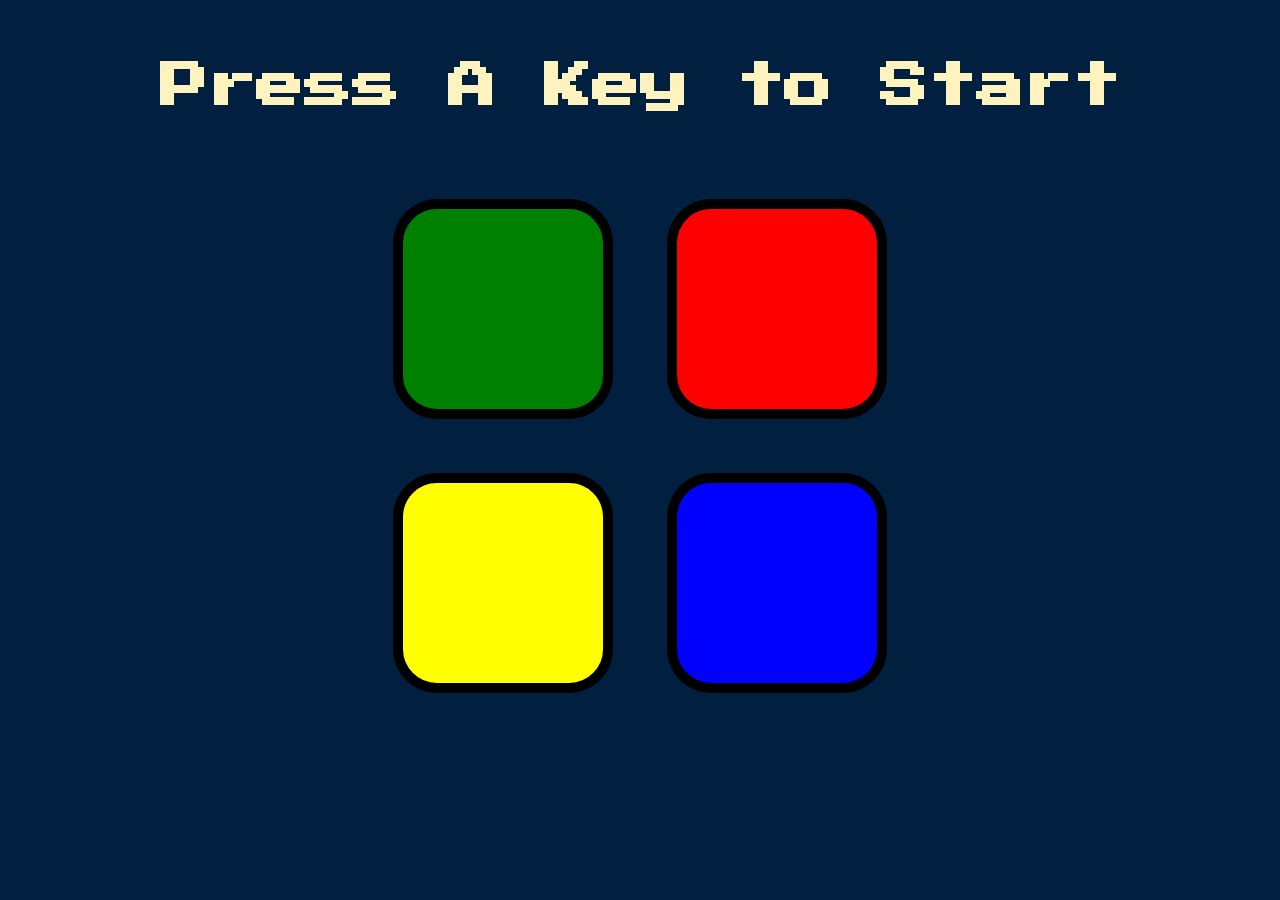
==== index.html @ f0548ffd "2nd" ====
<!DOCTYPE html>
<html lang="en" dir="ltr">

<head>
  <meta charset="utf-8">
  <title>Memory Game</title>
  <link rel="stylesheet" href="styles.css">
  <link href="https://fonts.googleapis.com/css?family=Press+Start+2P" rel="stylesheet">
  <script defer src="https://ajax.googleapis.com/ajax/libs/jquery/3.6.0/jquery.min.js"></script>
  <script defer src="game.js" charset="utf-8"></script>
  <link rel="icon" href="favicon.ico">
</head>

<body>
  <h1 id="level-title">Press A Key to Start</h1>
  <div class="container">
    <div lass="row">

      <div type="button" id="green" class="btn green">

      </div>

      <div type="button" id="red" class="btn red">

      </div>
    </div>

    <div class="row">

      <div type="button" id="yellow" class="btn yellow">

      </div>
      <div type="button" id="blue" class="btn blue">

      </div>

    </div>

  </div>


</body>

</html>
---- styles.css ----
body {
  text-align: center;
  background-color: #011F3F;
}

#level-title {
  font-family: 'Press Start 2P', cursive;
  font-size: 3rem;
  margin:  5%;
  color: #FEF2BF;
}

.container {
  display: block;
  width: 50%;
  margin: auto;

}

.btn {
  margin: 25px;
  display: inline-block;
  height: 200px;
  width: 200px;
  border: 10px solid black;
  border-radius: 20%;
}

.game-over {
  background-color: red;
  opacity: 0.8;
}

.red {
  background-color: red;
}

.green {
  background-color: green;
}

.blue {
  background-color: blue;
}

.yellow {
  background-color: yellow;
}

.pressed {
  box-shadow: 0 0 20px white;
  background-color: grey;
}
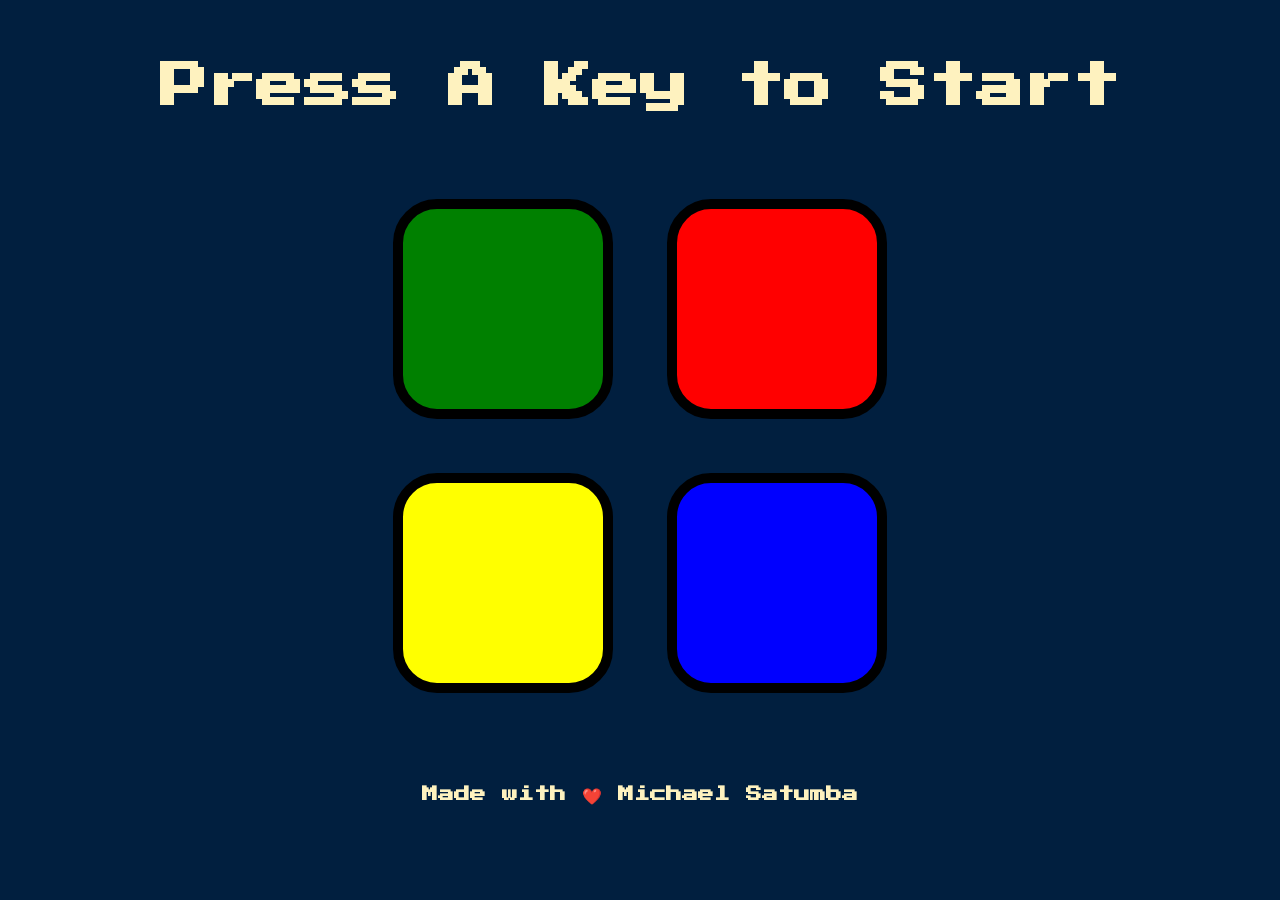
==== commit eaf2ec8d: "3" ====
--- a/index.html
+++ b/index.html
@@ -38,7 +38,7 @@
 
   </div>
 
-
+<h6>Made with ❤️ Michael Satumba</h6>
 </body>
 
 </html>
--- a/styles.css
+++ b/styles.css
@@ -3,6 +3,12 @@
   background-color: #011F3F;
 }
 
+h6 {
+  font-family: 'Press Start 2P', cursive;
+  font-size: 1rem;
+  margin:  5%;
+  color: #FEF2BF;
+}
 #level-title {
   font-family: 'Press Start 2P', cursive;
   font-size: 3rem;
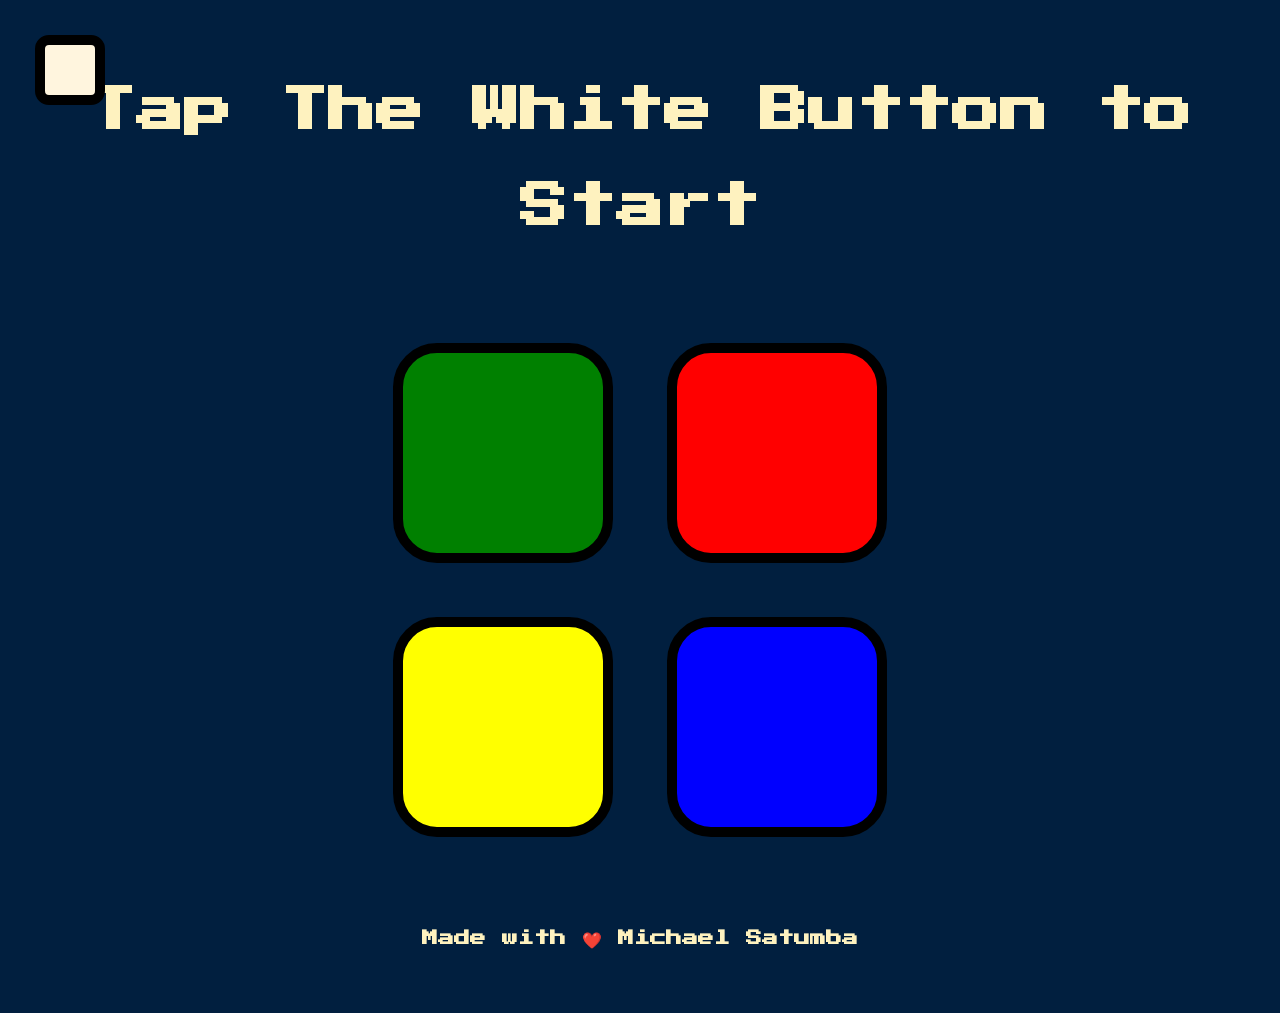
==== commit bb8d8f58: "mobile friendly" ====
--- a/index.html
+++ b/index.html
@@ -12,7 +12,12 @@
 </head>
 
 <body>
-  <h1 id="level-title">Press A Key to Start</h1>
+  <h1 id="level-title">Tap The White Button to Start</h1>
+
+  <div type="button" id="restart" class="restart">
+
+  </div>
+
   <div class="container">
     <div lass="row">
 
--- a/styles.css
+++ b/styles.css
@@ -14,6 +14,7 @@
   font-size: 3rem;
   margin:  5%;
   color: #FEF2BF;
+  line-height: 2;
 }
 
 .container {
@@ -57,3 +58,16 @@
   box-shadow: 0 0 20px white;
   background-color: grey;
 }
+
+.restart {
+  background-color: #FFF5DE;
+  margin: 25px;
+  display: inline-block;
+  height: 50px;
+  width: 50px;
+  border: 10px solid black;
+  border-radius: 20%;
+  position: absolute;
+  top: 10px;
+  left: 10px;
+}
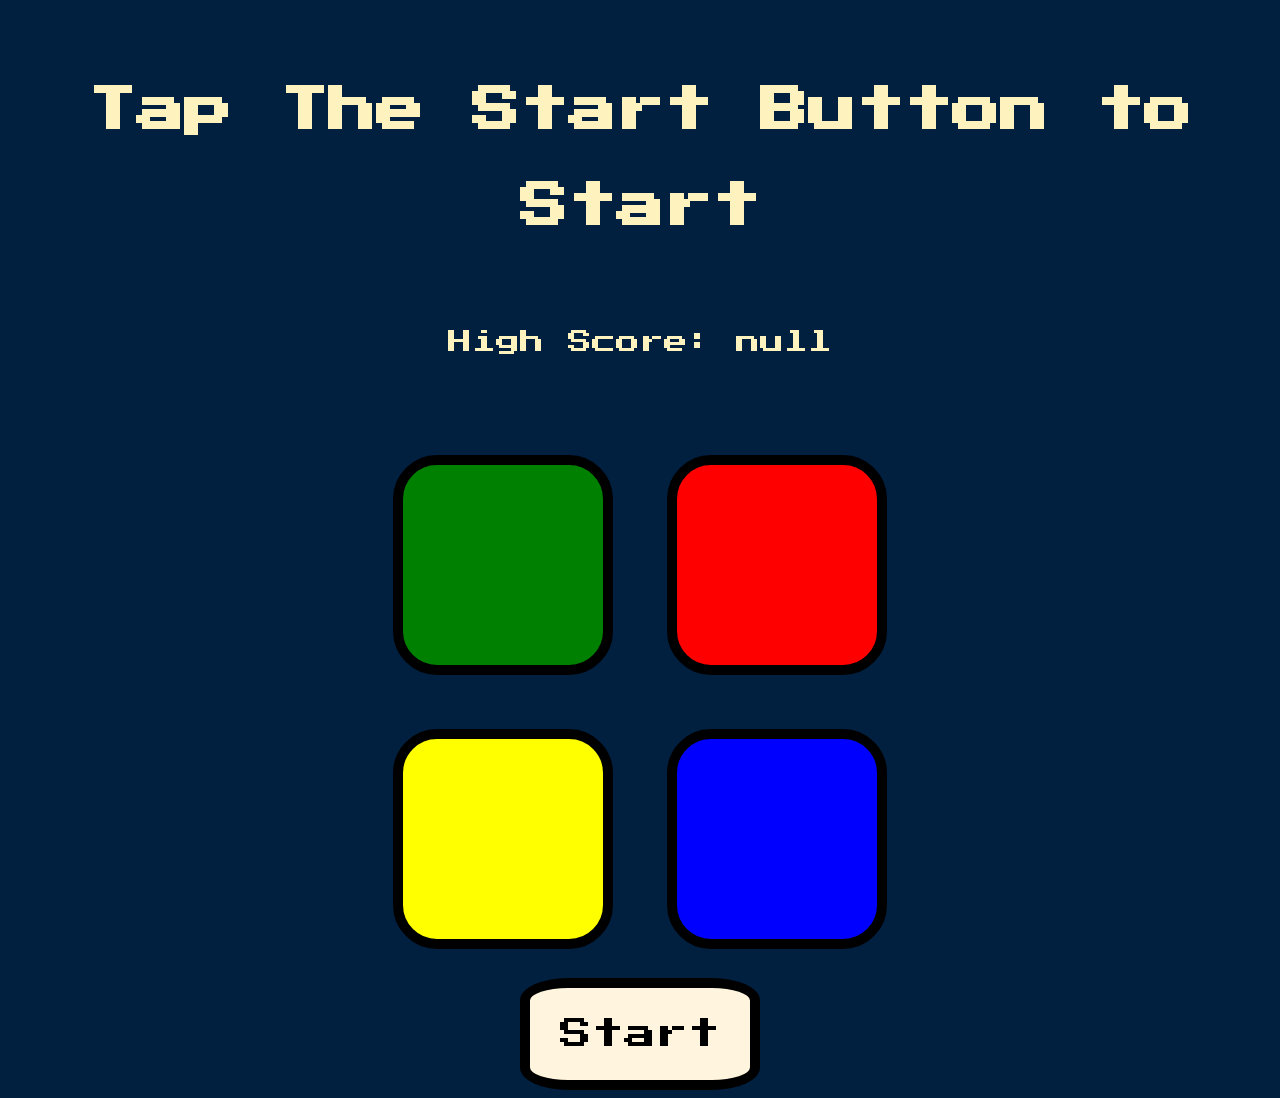
==== commit 260b96dd: "localStorage" ====
--- a/index.html
+++ b/index.html
@@ -12,11 +12,12 @@
 </head>
 
 <body>
-  <h1 id="level-title">Tap The White Button to Start</h1>
+  <h1 id="level-title">Tap The Start Button to Start</h1>
+  <p id="high-score">High Score: </p>
 
-  <div type="button" id="restart" class="restart">
+  <!-- <div type="button" id="restart" class="restart">
 
-  </div>
+  </div> -->
 
   <div class="container">
     <div lass="row">
@@ -41,9 +42,11 @@
 
     </div>
 
+    <button type="button" id="" class="start">Start</button>
+
   </div>
 
-<h6>Made with ❤️ Michael Satumba</h6>
+  <!-- <h6>Made with ❤️ Michael Satumba</h6> -->
 </body>
 
-</html>
+</html>
--- a/styles.css
+++ b/styles.css
@@ -1,73 +1,90 @@
 body {
-  text-align: center;
-  background-color: #011F3F;
+	text-align: center;
+	background-color: #011f3f;
 }
 
 h6 {
-  font-family: 'Press Start 2P', cursive;
-  font-size: 1rem;
-  margin:  5%;
-  color: #FEF2BF;
+	font-family: 'Press Start 2P', cursive;
+	font-size: 1rem;
+	margin: 5%;
+	color: #fef2bf;
 }
+
 #level-title {
-  font-family: 'Press Start 2P', cursive;
-  font-size: 3rem;
-  margin:  5%;
-  color: #FEF2BF;
-  line-height: 2;
+	font-family: 'Press Start 2P', cursive;
+	font-size: 3rem;
+	margin: 5%;
+	color: #fef2bf;
+	line-height: 2;
+}
+
+#high-score {
+	font-family: 'Press Start 2P', cursive;
+	font-size: 1.5rem;
+	margin: 5%;
+	color: #fef2bf;
+	line-height: 2;
 }
 
 .container {
-  display: block;
-  width: 50%;
-  margin: auto;
-
+	display: block;
+	width: 50%;
+	margin: auto;
 }
 
 .btn {
-  margin: 25px;
-  display: inline-block;
-  height: 200px;
-  width: 200px;
-  border: 10px solid black;
-  border-radius: 20%;
+	margin: 25px;
+	display: inline-block;
+	height: 200px;
+	width: 200px;
+	border: 10px solid black;
+	border-radius: 20%;
 }
 
 .game-over {
-  background-color: red;
-  opacity: 0.8;
+	background-color: red;
+	opacity: 0.8;
 }
 
 .red {
-  background-color: red;
+	background-color: red;
 }
 
 .green {
-  background-color: green;
+	background-color: green;
 }
 
 .blue {
-  background-color: blue;
+	background-color: blue;
 }
 
 .yellow {
-  background-color: yellow;
+	background-color: yellow;
 }
 
 .pressed {
-  box-shadow: 0 0 20px white;
-  background-color: grey;
+	box-shadow: 0 0 20px white;
+	background-color: grey;
 }
 
-.restart {
-  background-color: #FFF5DE;
-  margin: 25px;
-  display: inline-block;
-  height: 50px;
-  width: 50px;
-  border: 10px solid black;
-  border-radius: 20%;
-  position: absolute;
-  top: 10px;
-  left: 10px;
+/* .restart {
+	background-color: #fff5de;
+	margin: 25px;
+	display: inline-block;
+	height: 50px;
+	width: 50px;
+	border: 10px solid black;
+	border-radius: 20%;
+	position: absolute;
+	top: 10px;
+	left: 10px;
+} */
+
+.start {
+	background-color: #fff5de;
+	border: 10px solid black;
+	border-radius: 20%;
+	font-size: xx-large;
+	padding: 30px;
+	font-family: 'Press Start 2P', cursive;
 }
